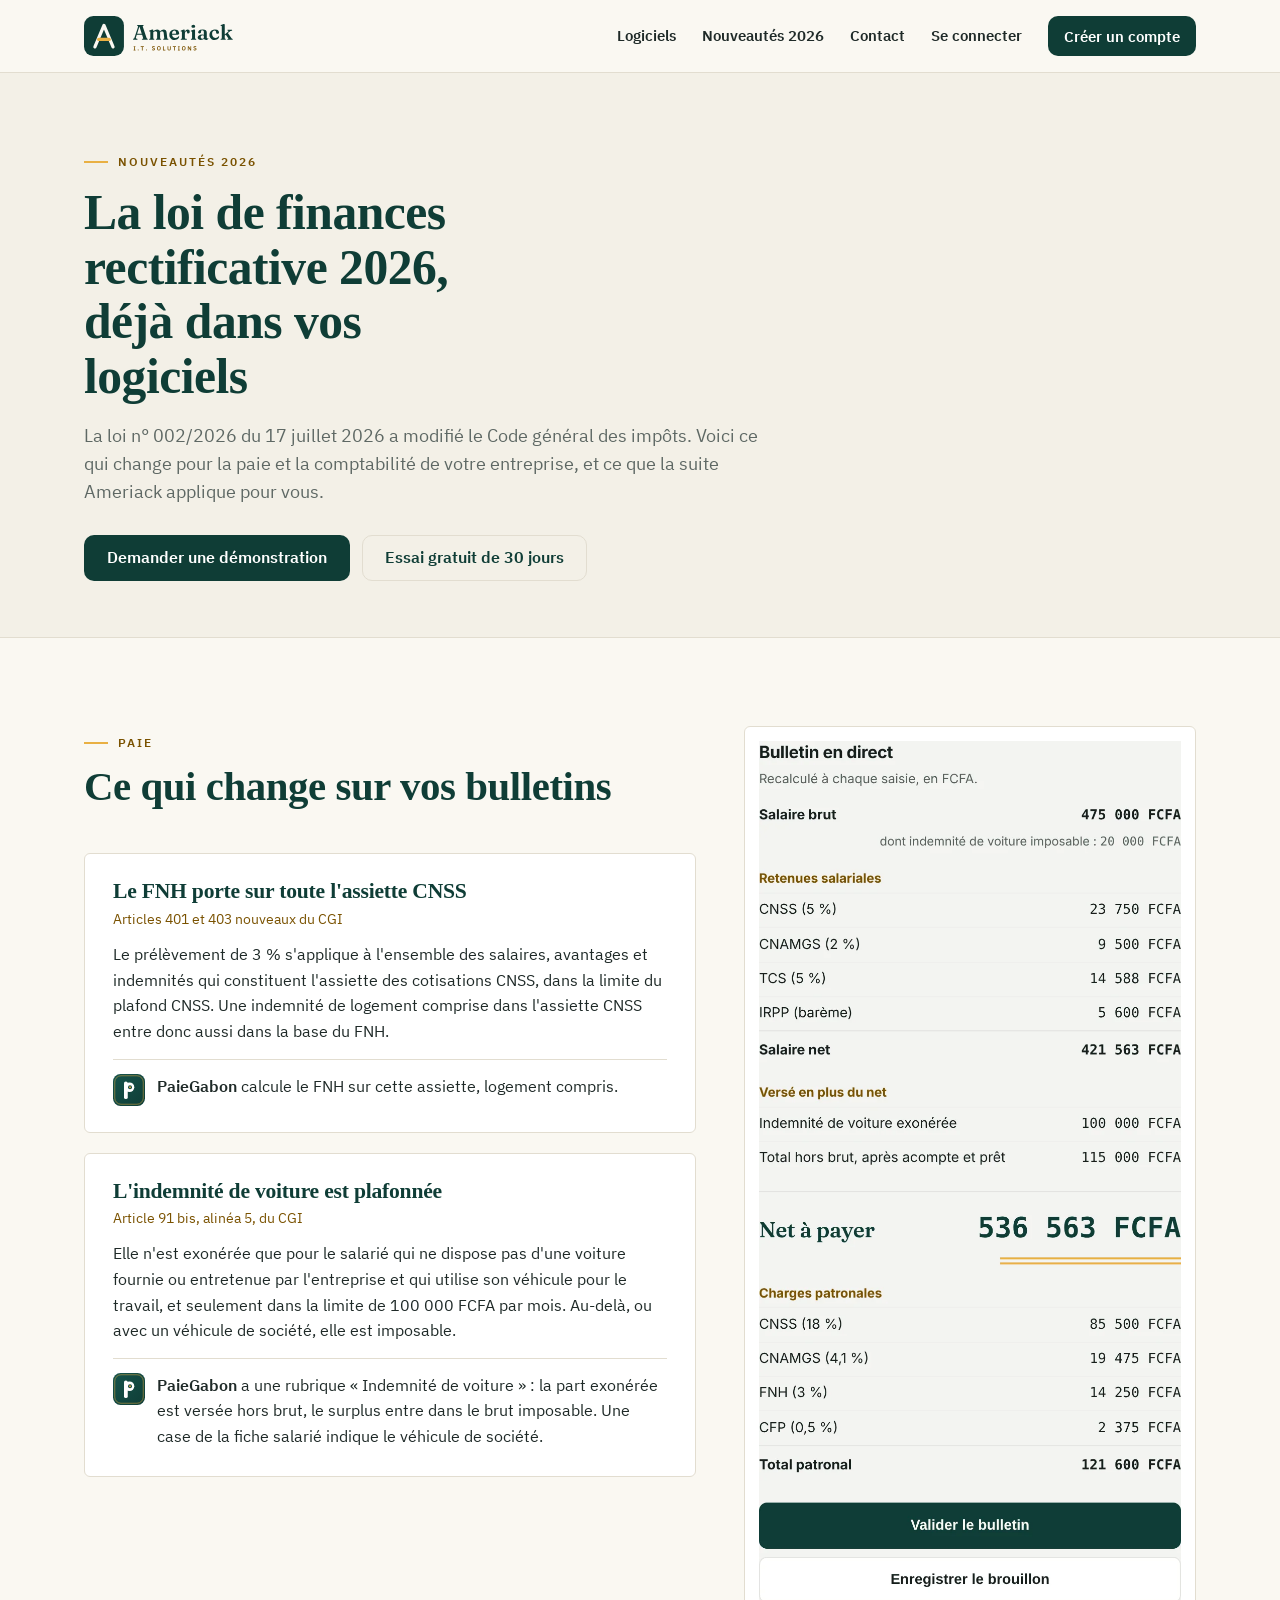
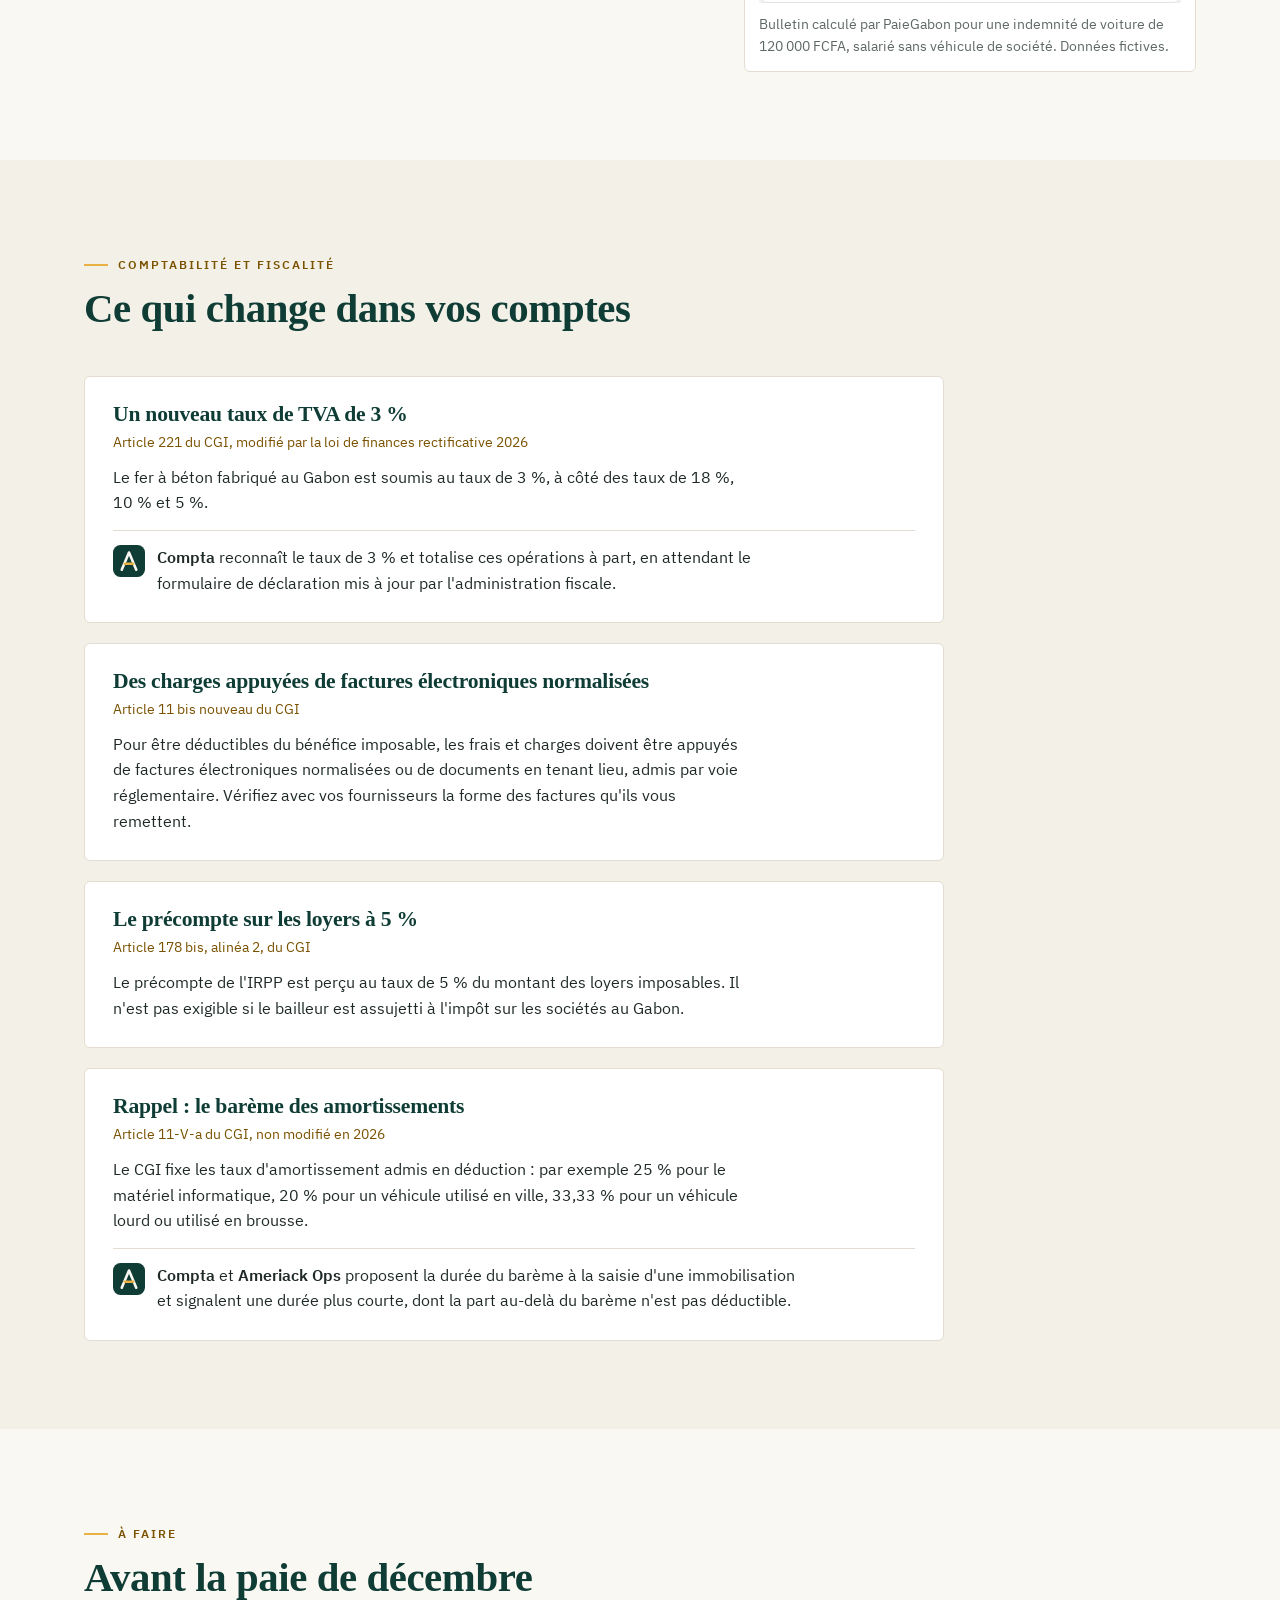
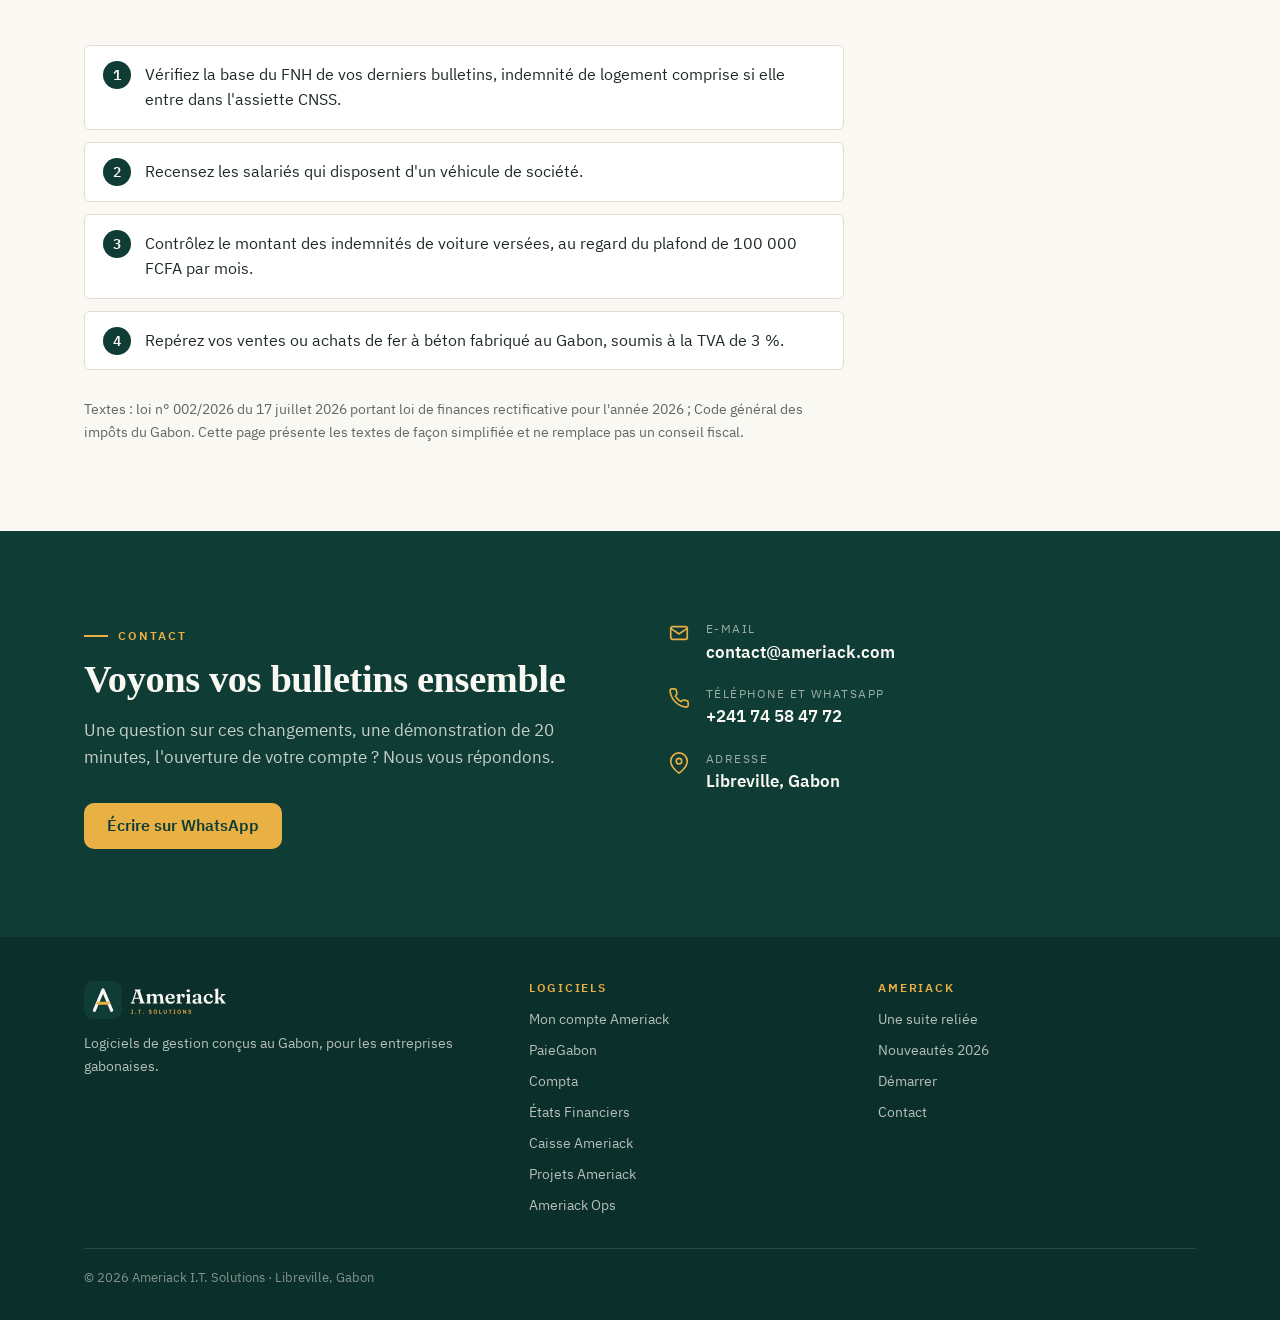
==== nouveautes-2026/index.html @ 07e5516e "Page « Nouveautés 2026 » : la loi de finances rectificative dans la suite - Nouvelle page /nouveaute" ====
<!DOCTYPE html>
<html lang="fr">
<head>
<meta charset="utf-8">
<meta name="viewport" content="width=device-width, initial-scale=1">
<title>Nouveautés 2026 : la loi de finances rectificative dans vos logiciels — Ameriack I.T. Solutions</title>
<meta name="description" content="FNH, indemnité de voiture, TVA à 3 %, factures électroniques normalisées, précompte sur les loyers : ce que change la loi de finances rectificative 2026 au Gabon, et ce que la suite Ameriack applique déjà.">
<link rel="canonical" href="https://www.ameriack.com/nouveautes-2026/">
<meta name="theme-color" content="#0F3D36">
<link rel="icon" href="../assets/brand/favicon.svg" type="image/svg+xml">
<link rel="icon" href="../assets/brand/favicon-32.png" sizes="32x32" type="image/png">
<link rel="apple-touch-icon" href="../assets/brand/apple-touch-icon.png">
<meta property="og:type" content="article">
<meta property="og:locale" content="fr_FR">
<meta property="og:site_name" content="Ameriack I.T. Solutions">
<meta property="og:title" content="Loi de finances rectificative 2026 : ce qui change pour votre paie et votre comptabilité">
<meta property="og:description" content="FNH, indemnité de voiture, TVA à 3 %, factures électroniques, précompte sur les loyers : l'essentiel et ce que la suite Ameriack applique déjà.">
<meta property="og:url" content="https://www.ameriack.com/nouveautes-2026/">
<meta property="og:image" content="https://www.ameriack.com/assets/brand/partage-1200x630.png">
<meta name="twitter:card" content="summary_large_image">
<link rel="preload" href="../assets/fonts/fraunces-latin-600-normal.woff2" as="font" type="font/woff2" crossorigin>
<link rel="stylesheet" href="../assets/site.css?v=2026.11.10">
<style>
  .nv-tete{padding:72px 0 56px;background:var(--papier);border-bottom:1px solid var(--ligne)}
  .nv-tete h1{font-size:clamp(2rem,4.4vw,3.1rem);max-width:18ch;margin-top:14px}
  .nv-tete .chapo{max-width:62ch;margin-top:18px;font-size:1.1rem;color:var(--gris)}
  .nv-tete .actions{margin-top:28px}
  .nv-grille{display:grid;grid-template-columns:minmax(0,1.15fr) minmax(0,.85fr);gap:48px;align-items:start}
  .mesures{display:grid;gap:20px}
  .mesure{background:var(--blanc);border:1px solid var(--ligne);border-radius:6px;padding:26px 28px}
  .mesure h3{font-size:1.35rem}
  .mesure .ref{font-size:.86rem;color:var(--brun);margin-top:4px}
  .mesure p{margin-top:12px;max-width:64ch}
  .mesure .appli{margin-top:14px;padding-top:14px;border-top:1px solid var(--ligne);display:flex;gap:12px;align-items:flex-start}
  .mesure .appli img{flex:none}
  .mesure .appli p{margin:0}
  .capture{background:var(--blanc);border:1px solid var(--ligne);border-radius:6px;padding:14px;position:sticky;top:96px}
  .capture img{display:block;width:100%;height:auto}
  .capture figcaption{font-size:.86rem;color:var(--gris);margin-top:10px}
  .verifs{list-style:none;display:grid;gap:12px;max-width:760px;counter-reset:v}
  .verifs li{background:var(--blanc);border:1px solid var(--ligne);border-radius:6px;padding:16px 20px 16px 60px;position:relative;counter-increment:v}
  .verifs li::before{content:counter(v);position:absolute;left:18px;top:15px;width:28px;height:28px;border-radius:999px;background:var(--vert);color:var(--creme);display:flex;align-items:center;justify-content:center;font-weight:600;font-size:.9rem}
  .sources{font-size:.88rem;color:var(--gris);max-width:760px;margin-top:28px}
  @media (max-width:980px){.nv-grille{grid-template-columns:1fr}.capture{position:static;max-width:460px}}
</style>
<script>document.documentElement.classList.add("js")</script>
<script src="../assets/site.js?v=2026.11.10" defer></script>
</head>
<body>
<a class="sauter" href="#contenu">Aller au contenu</a>

<header class="entete">
  <div class="wrap nav">
    <a class="marque" href="../" aria-label="Ameriack I.T. Solutions, accueil"><img src="../assets/brand/logo.svg" alt="Ameriack I.T. Solutions" width="242" height="64"></a>
    <button class="burger" type="button" aria-controls="menu" aria-expanded="false" aria-label="Ouvrir le menu"><span></span></button>
    <nav aria-label="Navigation principale">
      <ul class="menu" id="menu">
        <li><a href="../#solutions">Logiciels</a></li>
        <li><a href="./" aria-current="page">Nouveautés 2026</a></li>
        <li><a href="#contact">Contact</a></li>
        <li><a href="https://compte.ameriack.com/connexion">Se connecter</a></li>
        <li><a class="btn btn-vert btn-petit" href="https://compte.ameriack.com/inscription">Créer un compte</a></li>
      </ul>
    </nav>
  </div>
</header>

<main id="contenu">

<section class="nv-tete" aria-labelledby="titre">
  <div class="wrap">
    <span class="surtitre">Nouveautés 2026</span>
    <h1 id="titre">La loi de finances rectificative 2026, déjà dans vos logiciels</h1>
    <p class="chapo">La loi n° 002/2026 du 17 juillet 2026 a modifié le Code général des impôts. Voici ce qui change pour la paie
      et la comptabilité de votre entreprise, et ce que la suite Ameriack applique pour vous.</p>
    <div class="actions">
      <a class="btn btn-vert" href="https://wa.me/24174584772?text=Bonjour%2C%20je%20souhaite%20une%20d%C3%A9monstration%20de%20la%20suite%20Ameriack." target="_blank" rel="noopener">Demander une démonstration</a>
      <a class="btn btn-ligne" href="https://compte.ameriack.com/inscription">Essai gratuit de 30 jours</a>
    </div>
  </div>
</section>

<section aria-labelledby="titre-paie">
  <div class="wrap nv-grille">
    <div>
      <div class="tete">
        <span class="surtitre">Paie</span>
        <h2 id="titre-paie">Ce qui change sur vos bulletins</h2>
      </div>
      <div class="mesures">
        <article class="mesure">
          <h3>Le FNH porte sur toute l'assiette CNSS</h3>
          <div class="ref">Articles 401 et 403 nouveaux du CGI</div>
          <p>Le prélèvement de 3 % s'applique à l'ensemble des salaires, avantages et indemnités qui constituent l'assiette
            des cotisations CNSS, dans la limite du plafond CNSS. Une indemnité de logement comprise dans l'assiette CNSS
            entre donc aussi dans la base du FNH.</p>
          <div class="appli"><img src="../assets/apps/paiegabon.svg" alt="" width="32" height="32">
            <p><b>PaieGabon</b> calcule le FNH sur cette assiette, logement compris.</p></div>
        </article>
        <article class="mesure">
          <h3>L'indemnité de voiture est plafonnée</h3>
          <div class="ref">Article 91 bis, alinéa 5, du CGI</div>
          <p>Elle n'est exonérée que pour le salarié qui ne dispose pas d'une voiture fournie ou entretenue par l'entreprise
            et qui utilise son véhicule pour le travail, et seulement dans la limite de 100 000 FCFA par mois. Au-delà, ou
            avec un véhicule de société, elle est imposable.</p>
          <div class="appli"><img src="../assets/apps/paiegabon.svg" alt="" width="32" height="32">
            <p><b>PaieGabon</b> a une rubrique « Indemnité de voiture » : la part exonérée est versée hors brut, le surplus
              entre dans le brut imposable. Une case de la fiche salarié indique le véhicule de société.</p></div>
        </article>
      </div>
    </div>
    <figure class="capture">
      <img src="../assets/visuels/nouveautes/paiegabon-bulletin-en-direct.webp" width="840" height="1716" loading="lazy" decoding="async"
           alt="Le bulletin en direct de PaieGabon : salaire brut de 475 000 FCFA dont 20 000 d'indemnité de voiture imposable, 100 000 FCFA d'indemnité de voiture exonérée versés en plus du net, net à payer de 536 563 FCFA.">
      <figcaption>Bulletin calculé par PaieGabon pour une indemnité de voiture de 120 000 FCFA, salarié sans véhicule de société. Données fictives.</figcaption>
    </figure>
  </div>
</section>

<section class="fond-papier" aria-labelledby="titre-compta">
  <div class="wrap">
    <div class="tete">
      <span class="surtitre">Comptabilité et fiscalité</span>
      <h2 id="titre-compta">Ce qui change dans vos comptes</h2>
    </div>
    <div class="mesures" style="max-width:860px">
      <article class="mesure">
        <h3>Un nouveau taux de TVA de 3 %</h3>
        <div class="ref">Article 221 du CGI, modifié par la loi de finances rectificative 2026</div>
        <p>Le fer à béton fabriqué au Gabon est soumis au taux de 3 %, à côté des taux de 18 %, 10 % et 5 %.</p>
        <div class="appli"><img src="../assets/brand/symbole.svg" alt="" width="32" height="32">
          <p><b>Compta</b> reconnaît le taux de 3 % et totalise ces opérations à part, en attendant le formulaire de
            déclaration mis à jour par l'administration fiscale.</p></div>
      </article>
      <article class="mesure">
        <h3>Des charges appuyées de factures électroniques normalisées</h3>
        <div class="ref">Article 11 bis nouveau du CGI</div>
        <p>Pour être déductibles du bénéfice imposable, les frais et charges doivent être appuyés de factures électroniques
          normalisées ou de documents en tenant lieu, admis par voie réglementaire. Vérifiez avec vos fournisseurs la forme
          des factures qu'ils vous remettent.</p>
      </article>
      <article class="mesure">
        <h3>Le précompte sur les loyers à 5 %</h3>
        <div class="ref">Article 178 bis, alinéa 2, du CGI</div>
        <p>Le précompte de l'IRPP est perçu au taux de 5 % du montant des loyers imposables. Il n'est pas exigible si le
          bailleur est assujetti à l'impôt sur les sociétés au Gabon.</p>
      </article>
      <article class="mesure">
        <h3>Rappel : le barème des amortissements</h3>
        <div class="ref">Article 11-V-a du CGI, non modifié en 2026</div>
        <p>Le CGI fixe les taux d'amortissement admis en déduction : par exemple 25 % pour le matériel informatique, 20 % pour
          un véhicule utilisé en ville, 33,33 % pour un véhicule lourd ou utilisé en brousse.</p>
        <div class="appli"><img src="../assets/brand/symbole.svg" alt="" width="32" height="32">
          <p><b>Compta</b> et <b>Ameriack Ops</b> proposent la durée du barème à la saisie d'une immobilisation et signalent une
            durée plus courte, dont la part au-delà du barème n'est pas déductible.</p></div>
      </article>
    </div>
  </div>
</section>

<section aria-labelledby="titre-verifs">
  <div class="wrap">
    <div class="tete">
      <span class="surtitre">À faire</span>
      <h2 id="titre-verifs">Avant la paie de décembre</h2>
    </div>
    <ol class="verifs">
      <li>Vérifiez la base du FNH de vos derniers bulletins, indemnité de logement comprise si elle entre dans l'assiette CNSS.</li>
      <li>Recensez les salariés qui disposent d'un véhicule de société.</li>
      <li>Contrôlez le montant des indemnités de voiture versées, au regard du plafond de 100 000 FCFA par mois.</li>
      <li>Repérez vos ventes ou achats de fer à béton fabriqué au Gabon, soumis à la TVA de 3 %.</li>
    </ol>
    <p class="sources">Textes : loi n° 002/2026 du 17 juillet 2026 portant loi de finances rectificative pour l'année 2026 ;
      Code général des impôts du Gabon. Cette page présente les textes de façon simplifiée et ne remplace pas un conseil fiscal.</p>
  </div>
</section>

<section id="contact" class="contact" aria-labelledby="titre-contact">
  <div class="wrap">
    <div>
      <span class="surtitre">Contact</span>
      <h2 id="titre-contact">Voyons vos bulletins ensemble</h2>
      <p class="chapo">Une question sur ces changements, une démonstration de 20 minutes, l'ouverture de votre compte ? Nous vous répondons.</p>
      <div class="actions"><a class="btn btn-or" href="https://wa.me/24174584772" target="_blank" rel="noopener">Écrire sur WhatsApp</a></div>
    </div>
    <ul class="coordonnees">
      <li><svg viewBox="0 0 24 24" fill="none" stroke="currentColor" stroke-width="1.8" aria-hidden="true"><rect x="3" y="5" width="18" height="14" rx="2"/><path d="M3 7l9 6 9-6"/></svg>
        <div><div class="k">E-mail</div><div class="v"><a href="mailto:contact@ameriack.com">contact@ameriack.com</a></div></div></li>
      <li><svg viewBox="0 0 24 24" fill="none" stroke="currentColor" stroke-width="1.8" aria-hidden="true"><path d="M22 16.9v3a2 2 0 01-2.2 2 19.8 19.8 0 01-8.6-3 19.5 19.5 0 01-6-6 19.8 19.8 0 01-3-8.6A2 2 0 014.1 2h3a2 2 0 012 1.7c.1.9.3 1.8.6 2.6a2 2 0 01-.5 2.1L8.1 9.9a16 16 0 006 6l1.5-1.1a2 2 0 012.1-.5c.8.3 1.7.5 2.6.6a2 2 0 011.7 2z"/></svg>
        <div><div class="k">Téléphone et WhatsApp</div><div class="v"><a href="tel:+24174584772">+241 74 58 47 72</a></div></div></li>
      <li><svg viewBox="0 0 24 24" fill="none" stroke="currentColor" stroke-width="1.8" aria-hidden="true"><path d="M21 10c0 7-9 13-9 13s-9-6-9-13a9 9 0 0118 0z"/><circle cx="12" cy="10" r="3"/></svg>
        <div><div class="k">Adresse</div><div class="v">Libreville, Gabon</div></div></li>
    </ul>
  </div>
</section>

</main>

<footer class="pied">
  <div class="wrap">
    <div>
      <img src="../assets/brand/logo-inverse.svg" alt="Ameriack I.T. Solutions" width="242" height="64">
      <p>Logiciels de gestion conçus au Gabon, pour les entreprises gabonaises.</p>
    </div>
    <div>
      <h2>Logiciels</h2>
      <ul>
        <li><a href="https://compte.ameriack.com">Mon compte Ameriack</a></li>
        <li><a href="https://paiegabon.com">PaieGabon</a></li>
        <li><a href="https://compta.ameriack.com">Compta</a></li>
        <li><a href="https://etats.ameriack.com">États Financiers</a></li>
        <li><a href="https://caisse.ameriack.com">Caisse Ameriack</a></li>
        <li><a href="https://projets.ameriack.com">Projets Ameriack</a></li>
        <li><a href="https://ops.ameriack.com">Ameriack Ops</a></li>
      </ul>
    </div>
    <div>
      <h2>Ameriack</h2>
      <ul>
        <li><a href="../#suite">Une suite reliée</a></li>
        <li><a href="./">Nouveautés 2026</a></li>
        <li><a href="../#demarrer">Démarrer</a></li>
        <li><a href="#contact">Contact</a></li>
      </ul>
    </div>
    <p class="bas">© <span data-annee>2026</span> Ameriack I.T. Solutions · Libreville, Gabon</p>
  </div>
</footer>
</body>
</html>
---- assets/site.css ----
/* Ameriack I.T. Solutions — site vitrine. Identité de la suite : vert profond, crème, or ;
   Fraunces pour les titres, IBM Plex Sans pour le texte (polices hébergées, licence SIL OFL). */
@font-face{font-family:"Fraunces";font-style:normal;font-weight:600;font-display:swap;
  src:url("fonts/fraunces-latin-600-normal.woff2") format("woff2")}
@font-face{font-family:"IBM Plex Sans";font-style:normal;font-weight:400;font-display:swap;
  src:url("fonts/ibm-plex-sans-latin-400-normal.woff2") format("woff2")}
@font-face{font-family:"IBM Plex Sans";font-style:normal;font-weight:500 700;font-display:swap;
  src:url("fonts/ibm-plex-sans-latin-600-normal.woff2") format("woff2")}

:root{
  --vert:#0F3D36;--vert-2:#1B5A50;--vert-3:#16473F;--or:#E9B043;--brun:#7A5200;
  --creme:#FAF8F2;--papier:#F3F0E7;--encre:#1F2A28;--gris:#5E6864;--ligne:#E2DDD0;--blanc:#fff;
  --ombre:0 18px 40px -22px rgba(15,61,54,.35);
}
*{box-sizing:border-box;margin:0;padding:0}
html{scroll-behavior:smooth;-webkit-text-size-adjust:100%}
@media (prefers-reduced-motion:reduce){html{scroll-behavior:auto}*{transition:none!important;animation:none!important}
  .apparait{opacity:1!important;transform:none!important}[data-relief] img{transform:none!important}}
body{font-family:"IBM Plex Sans",system-ui,sans-serif;color:var(--encre);background:var(--creme);line-height:1.6;
  -webkit-font-smoothing:antialiased}
img{max-width:100%;display:block}
a{color:inherit}
h1,h2,h3{font-family:"Fraunces",Georgia,serif;font-weight:600;color:var(--vert);letter-spacing:-.01em;line-height:1.1}
.wrap{max-width:1160px;margin:0 auto;padding:0 24px}
.sauter{position:absolute;left:-999px;top:8px;background:var(--or);color:var(--vert);padding:8px 14px;border-radius:8px;z-index:100}
.sauter:focus{left:16px}
:focus-visible{outline:3px solid var(--or);outline-offset:2px;border-radius:4px}

/* ── En-tête ── */
.entete{position:sticky;top:0;z-index:50;background:rgba(250,248,242,.94);backdrop-filter:blur(10px);
  border-bottom:1px solid var(--ligne)}
.nav{display:flex;align-items:center;justify-content:space-between;gap:20px;height:72px}
.nav .marque img{height:40px;width:auto}
.menu{display:flex;align-items:center;gap:26px;list-style:none}
.menu a{text-decoration:none;font-weight:500;font-size:.95rem;color:var(--encre)}
.menu a:hover{color:var(--vert-2)}
.menu .btn{color:var(--blanc)}
.burger{display:none;width:44px;height:44px;border:1px solid var(--ligne);border-radius:10px;background:var(--blanc);
  align-items:center;justify-content:center;cursor:pointer}
.burger span,.burger span::before,.burger span::after{display:block;width:18px;height:2px;background:var(--vert);position:relative;content:""}
.burger span::before{position:absolute;top:-6px}.burger span::after{position:absolute;top:6px}

/* ── Boutons ── */
.btn{display:inline-flex;align-items:center;justify-content:center;gap:8px;min-height:46px;padding:0 22px;border-radius:10px;
  font-weight:600;font-size:.97rem;text-decoration:none;border:1px solid transparent;cursor:pointer;
  transition:transform .15s,box-shadow .2s,background .2s}
.btn-vert{background:var(--vert);color:var(--blanc)}
.btn-vert:hover{background:var(--vert-2)}
.btn-or{background:var(--or);color:var(--vert)}
.btn-or:hover{transform:translateY(-1px);box-shadow:0 10px 22px -10px rgba(233,176,67,.8)}
.btn-ligne{background:transparent;color:var(--vert);border-color:var(--ligne)}
.btn-ligne:hover{border-color:var(--vert)}
.btn-clair{background:transparent;color:var(--creme);border-color:rgba(250,248,242,.35)}
.btn-clair:hover{border-color:var(--or);color:var(--or)}
.btn-petit{min-height:40px;padding:0 15px;font-size:.9rem}

/* ── Titres de section ── */
.surtitre{display:inline-flex;align-items:center;gap:10px;font-size:.78rem;font-weight:600;letter-spacing:.16em;
  text-transform:uppercase;color:var(--brun)}
.surtitre::before{content:"";width:24px;height:2px;background:var(--or)}
.tete{max-width:680px;margin-bottom:44px}
.tete h2{font-size:clamp(1.75rem,3.4vw,2.55rem);margin-top:12px}
.tete p{color:var(--gris);font-size:1.07rem;margin-top:14px}
section{padding:88px 0}

/* ── Accueil ── */
.accueil{padding:56px 0 40px;overflow:hidden;position:relative;
  background:radial-gradient(60% 70% at 78% 42%,rgba(233,176,67,.16) 0%,rgba(233,176,67,0) 62%),
             linear-gradient(180deg,var(--creme) 0%,var(--papier) 100%)}
.accueil-grille{display:grid;grid-template-columns:1fr 1.08fr;gap:32px;align-items:center}
.accueil h1{font-size:clamp(2.2rem,5vw,3.6rem);margin-top:16px;max-width:15ch}
.accueil h1 em{font-style:normal;color:var(--vert-2);background:linear-gradient(transparent 68%,rgba(233,176,67,.55) 68%)}
.accueil .chapo{font-size:1.15rem;color:var(--gris);max-width:52ch;margin-top:22px}
.actions{display:flex;flex-wrap:wrap;gap:12px;margin-top:32px}
.faits{display:flex;flex-wrap:wrap;gap:10px 22px;margin-top:30px;list-style:none;font-size:.92rem;color:var(--gris)}
.faits li{display:flex;align-items:center;gap:8px}
.faits li::before{content:"";width:7px;height:7px;border-radius:50%;background:var(--or)}
/* Visuel 3D : déborde légèrement à droite, sans jamais créer de défilement horizontal */
.accueil-visuel{margin:0 -40px 0 -24px;position:relative}
.accueil-visuel img{width:100%;height:auto}

/* Relief : légère inclinaison qui suit la souris (site.js), désactivée au tactile et si « moins d'animations » */
[data-relief]{perspective:1200px}
[data-relief] img{transform:rotateX(var(--rx,0deg)) rotateY(var(--ry,0deg)) translateZ(0);
  transition:transform .6s cubic-bezier(.2,.7,.2,1);will-change:transform}

/* Bandeau des cinq logiciels */
.bandeau-suite{display:flex;flex-wrap:wrap;justify-content:center;gap:10px 14px;margin-top:22px}
.bandeau-suite a{display:inline-flex;align-items:center;gap:10px;min-height:48px;padding:7px 16px 7px 8px;border-radius:999px;
  background:var(--blanc);border:1px solid var(--ligne);text-decoration:none;font-weight:600;font-size:.94rem;color:var(--vert);
  box-shadow:0 8px 20px -16px rgba(15,61,54,.45);transition:transform .2s,border-color .2s,box-shadow .2s}
.bandeau-suite a:hover{transform:translateY(-2px);border-color:var(--or);box-shadow:0 14px 26px -16px rgba(15,61,54,.5)}
.bandeau-suite img{width:32px;height:32px;border-radius:8px}

/* ── Logiciels : une ligne par logiciel, visuel 3D et texte en alternance ── */
.produit{display:grid;grid-template-columns:1.12fr 1fr;gap:48px;align-items:center;padding:28px 0}
.produit + .produit{border-top:1px solid var(--ligne)}
.produit.inverse .produit-visuel{order:2}
.produit-visuel{margin:0 -12px;position:relative}
.produit-visuel::before{content:"";position:absolute;inset:12% 8% 6%;border-radius:50%;z-index:-1;
  background:radial-gradient(closest-side,rgba(233,176,67,.18),rgba(233,176,67,0))}
.produit-visuel img{width:100%;height:auto}
.produit-tete{display:flex;align-items:center;gap:14px;margin-bottom:14px}
.produit-tete img{width:48px;height:48px;border-radius:12px}
.produit h3{font-size:clamp(1.5rem,2.6vw,1.95rem)}
.produit .domaine{font-size:.8rem;font-weight:600;color:var(--brun);letter-spacing:.03em}
.produit .accroche{font-family:"Fraunces",Georgia,serif;font-size:1.2rem;color:var(--vert-2);margin-bottom:10px}
.produit p{color:var(--gris)}
.coches{list-style:none;margin:18px 0 6px;display:grid;gap:10px}
.coches li{font-size:.95rem;padding-left:26px;position:relative}
.coches li::before{content:"";position:absolute;left:2px;top:.5em;width:12px;height:7px;border-left:2px solid var(--vert-2);
  border-bottom:2px solid var(--vert-2);transform:rotate(-45deg)}
.coches li b{color:var(--vert)}
.produit .actions{margin-top:24px;gap:10px}
.mention{text-align:center;font-size:.82rem;color:var(--gris);margin-top:28px}

/* Apparition au défilement (site.js ajoute .vu) */
/* Masqué seulement si le script est actif (classe .js posée dans <head>) : sans script, tout reste visible. */
.js .apparait{opacity:0;transform:translateY(22px);transition:opacity .7s ease,transform .7s cubic-bezier(.2,.7,.2,1)}
.js .apparait.vu{opacity:1;transform:none}

/* ── Suite reliée ── */
.fond-papier{background:var(--papier)}
.tete.centre{margin-left:auto;margin-right:auto;text-align:center}
.tete.centre .surtitre{justify-content:center}
.suite-visuel{max-width:900px;margin:-8px auto 26px}
.suite-visuel img{width:100%;height:auto}
.liens{display:grid;grid-template-columns:repeat(3,1fr);gap:20px}
.lien{background:var(--blanc);border:1px solid var(--ligne);border-radius:16px;padding:24px}
.lien .paire{display:flex;align-items:center;gap:8px;margin-bottom:14px}
.lien .paire img{width:36px;height:36px;border-radius:9px}
.lien .paire i{width:22px;height:2px;background:var(--or);position:relative}
.lien .paire i::after{content:"";position:absolute;right:-1px;top:-4px;border:5px solid transparent;border-left:6px solid var(--or);border-right:0}
.lien .paire i.plus{width:14px;height:14px;background:none}
.lien .paire i.plus::before,.lien .paire i.plus::after{content:"";position:absolute;background:var(--or);border:0}
.lien .paire i.plus::before{left:0;right:0;top:6px;height:2px}
.lien .paire i.plus::after{top:0;bottom:0;left:6px;width:2px;right:auto}
.lien h3{font-size:1.08rem;margin-bottom:6px}
.lien p{font-size:.93rem;color:var(--gris)}

/* ── Engagements ── */
.engagements{display:grid;grid-template-columns:repeat(4,1fr);gap:28px}
.engagement{border-top:3px solid var(--or);padding-top:18px}
.engagement h3{font-size:1.12rem;margin-bottom:8px}
.engagement p{font-size:.94rem;color:var(--gris)}

/* ── Bureau Windows ── */
.bureau{background:radial-gradient(70% 90% at 80% 40%,#1B5A50 0%,var(--vert) 60%);color:var(--creme);border-radius:24px;
  padding:48px;display:grid;grid-template-columns:1fr 1.05fr;gap:24px;align-items:center;overflow:hidden}
.bureau h2{color:var(--creme);font-size:clamp(1.6rem,3vw,2.1rem);margin-top:12px}
.bureau .surtitre{color:var(--or)}
.bureau p{color:rgba(250,248,242,.8);margin-top:14px}
.bureau .note{font-size:.86rem;color:rgba(250,248,242,.62)}
.bureau-visuel{margin:-24px -4px -24px 0}
.bureau-visuel img{width:100%;height:auto}
.telechargements{background:rgba(250,248,242,.06);border:1px solid rgba(233,176,67,.3);border-radius:16px;padding:8px 20px;margin-top:22px}
.dl{display:flex;align-items:center;gap:14px;padding:14px 0;border-bottom:1px solid rgba(250,248,242,.1)}
.dl:last-child{border-bottom:none}
.dl img{width:40px;height:40px;border-radius:10px}
.dl div{flex:1}
.dl b{display:block}
.dl span{font-size:.8rem;color:rgba(250,248,242,.6)}
.dl a{color:var(--or);font-weight:600;font-size:.9rem;text-decoration:none;white-space:nowrap;min-height:44px;display:inline-flex;align-items:center}
.dl a:hover{text-decoration:underline}

/* ── Démarrer ── */
.etapes{display:grid;grid-template-columns:repeat(3,1fr);gap:28px;counter-reset:etape;list-style:none}
.etapes li{counter-increment:etape;background:var(--blanc);border:1px solid var(--ligne);border-radius:16px;padding:26px}
.etapes li::before{content:counter(etape);display:grid;place-items:center;width:38px;height:38px;border-radius:50%;
  background:var(--vert);color:var(--or);font-family:"Fraunces",Georgia,serif;font-size:1.1rem;margin-bottom:14px}
.etapes h3{font-size:1.15rem;margin-bottom:6px}
.etapes p{font-size:.94rem;color:var(--gris)}

/* ── Contact ── */
.contact{background:var(--vert);color:var(--creme)}
.contact .wrap{display:grid;grid-template-columns:1fr 1fr;gap:56px;align-items:start}
.contact h2{color:var(--creme);font-size:clamp(1.8rem,3.4vw,2.4rem);margin-top:12px}
.contact .surtitre{color:var(--or)}
.contact .chapo{color:rgba(250,248,242,.78);margin-top:16px;font-size:1.06rem}
.coordonnees{list-style:none;display:grid;gap:18px}
.coordonnees li{display:flex;gap:16px;align-items:flex-start}
.coordonnees svg{width:22px;height:22px;flex-shrink:0;margin-top:3px;color:var(--or)}
.coordonnees .k{font-size:.76rem;letter-spacing:.12em;text-transform:uppercase;color:rgba(250,248,242,.6)}
.coordonnees .v{font-size:1.06rem;font-weight:500}
.coordonnees a{text-decoration:none}
.coordonnees a:hover{color:var(--or)}

/* ── Pied ── */
.pied{background:#0B2F2A;color:rgba(250,248,242,.72);padding:44px 0 32px;font-size:.9rem}
.pied .wrap{display:grid;grid-template-columns:1.3fr 1fr 1fr;gap:32px}
.pied img{height:38px;width:auto;margin-bottom:12px}
.pied h2{font-family:"IBM Plex Sans",sans-serif;font-size:.78rem;letter-spacing:.14em;text-transform:uppercase;color:var(--or);margin-bottom:12px}
.pied ul{list-style:none;display:grid;gap:8px}
.pied a{text-decoration:none}
.pied a:hover{color:var(--or)}
.pied .bas{grid-column:1/-1;border-top:1px solid rgba(250,248,242,.12);padding-top:18px;font-size:.82rem;color:rgba(250,248,242,.5)}

/* ── Écrans moyens et téléphones ── */
@media (max-width:980px){
  .accueil-grille{grid-template-columns:1fr;gap:8px}
  .accueil-visuel{margin:0 -24px}
  .produit{grid-template-columns:1fr;gap:12px}
  .produit.inverse .produit-visuel{order:0}
  .liens{grid-template-columns:1fr}
  .engagements{grid-template-columns:1fr 1fr}
  .bureau{grid-template-columns:1fr;padding:32px}
  .bureau-visuel{margin:0 -32px -32px}
}
@media (max-width:760px){
  .burger{display:inline-flex;order:2}
  .menu{display:none;position:absolute;top:72px;left:0;right:0;flex-direction:column;align-items:stretch;gap:0;
    background:var(--creme);border-bottom:1px solid var(--ligne);padding:8px 24px 18px}
  .menu.ouvert{display:flex}
  .menu a{display:block;padding:12px 0}
  .menu .btn{margin-top:8px;padding:12px 15px;text-align:center;display:flex}
  .nav .marque img{height:34px}
  section{padding:64px 0}
  .accueil{padding:44px 0 56px}
  .engagements,.etapes{grid-template-columns:1fr}
  .bandeau-suite{justify-content:flex-start}
  .bandeau-suite a{font-size:.88rem}
  .contact .wrap,.pied .wrap{grid-template-columns:1fr;gap:32px}
  .actions .btn{flex:1 1 auto}
}
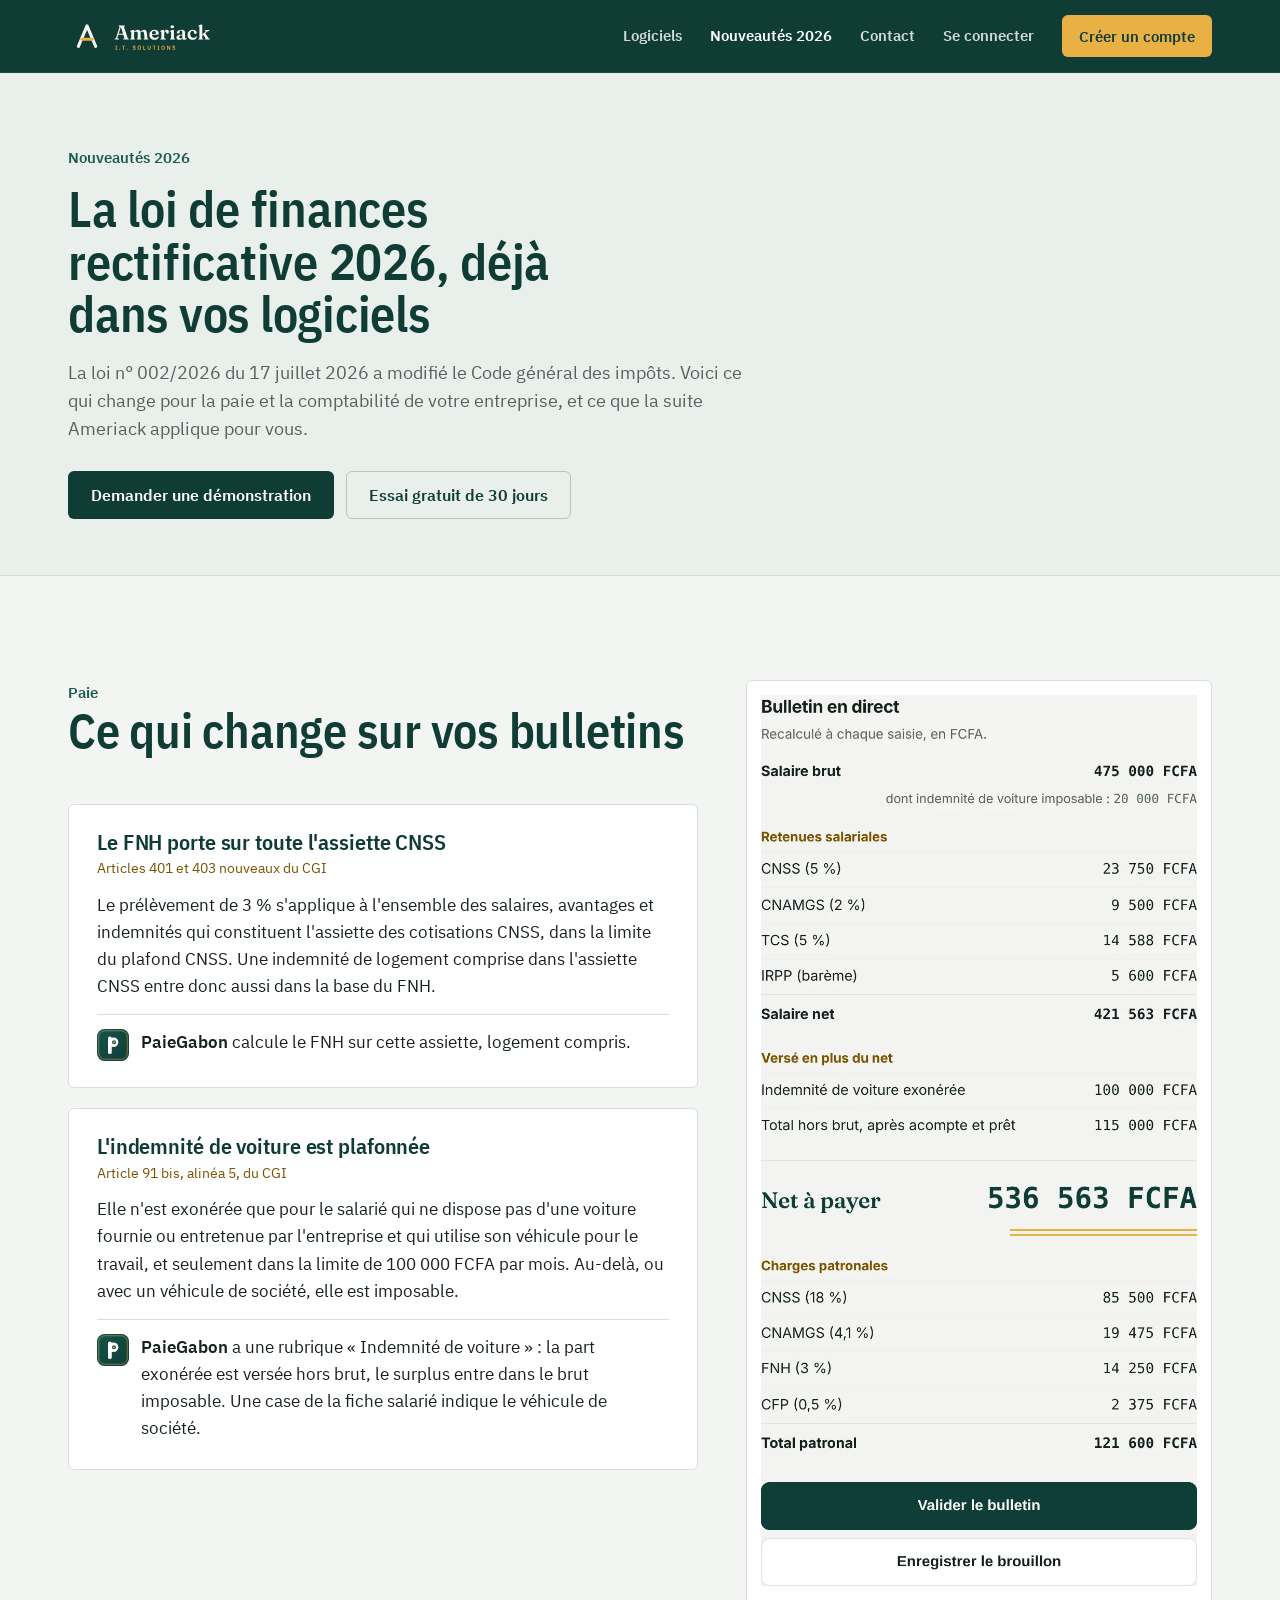
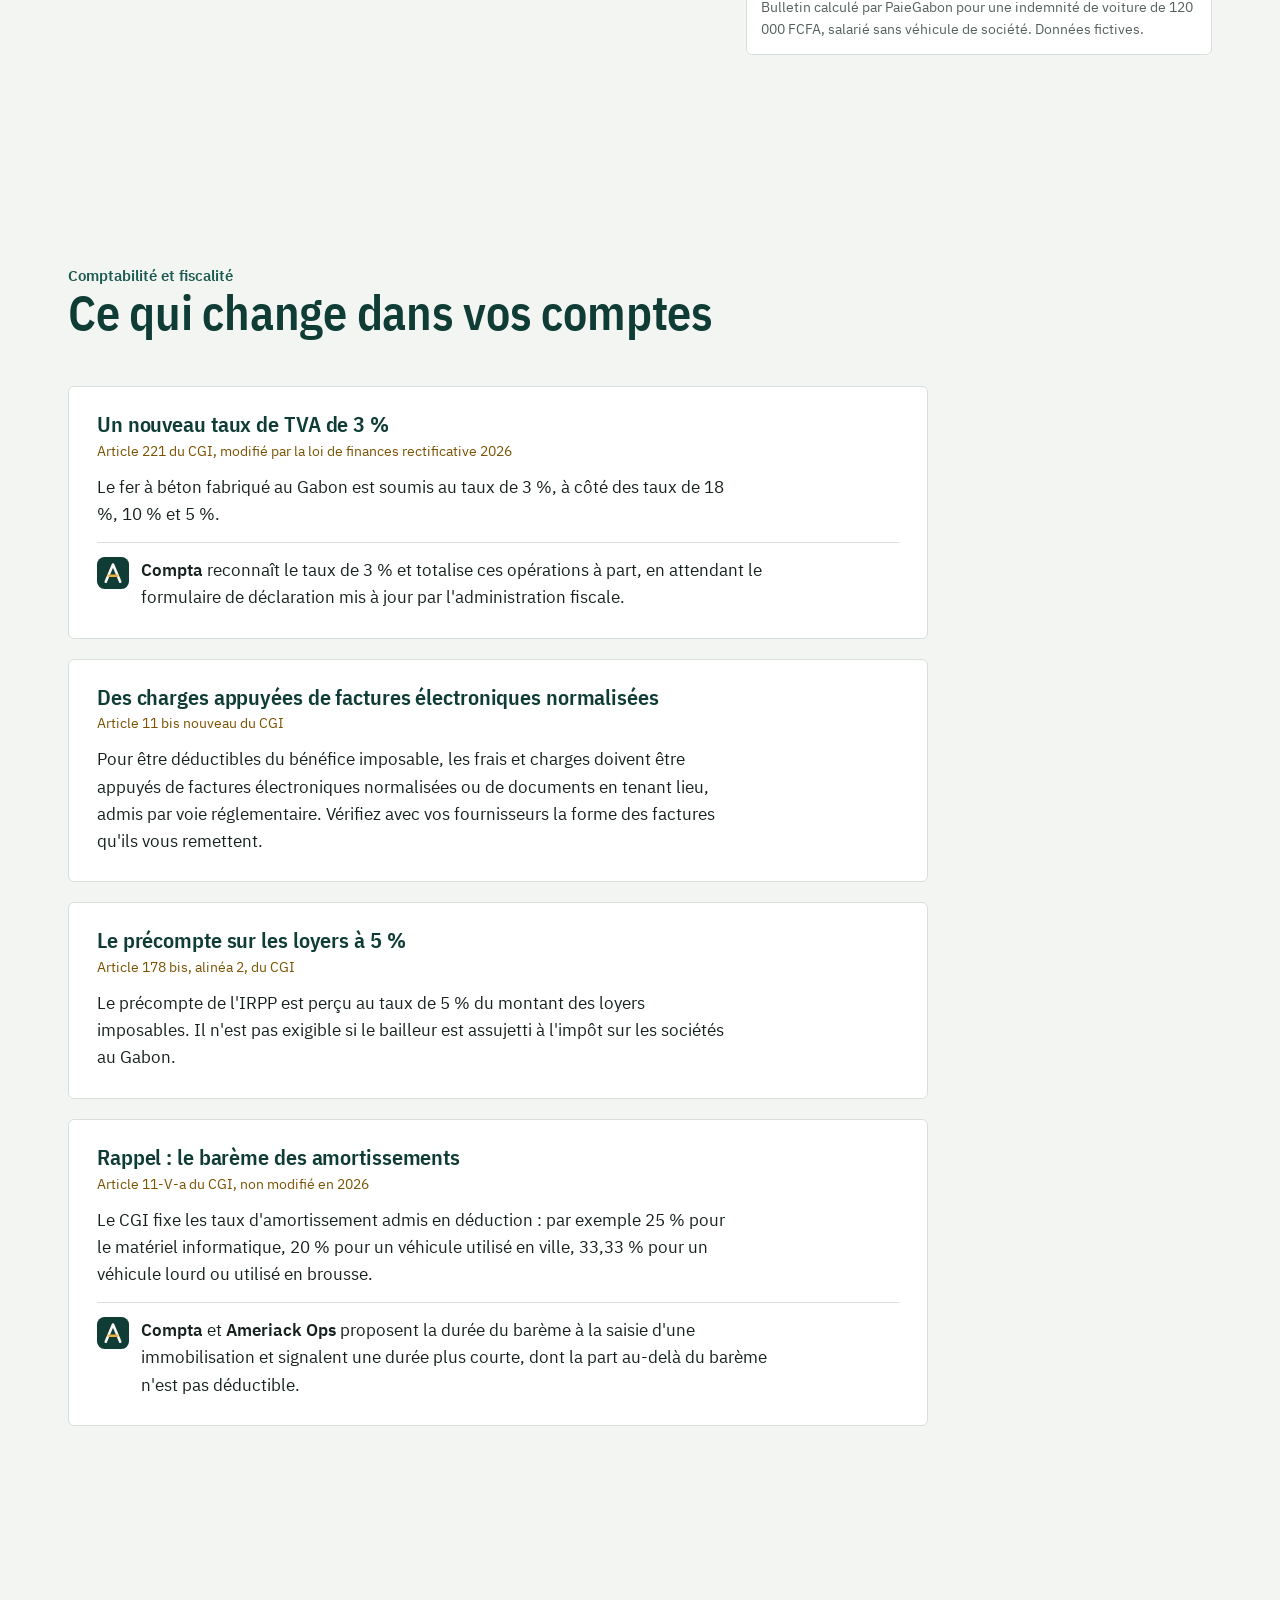
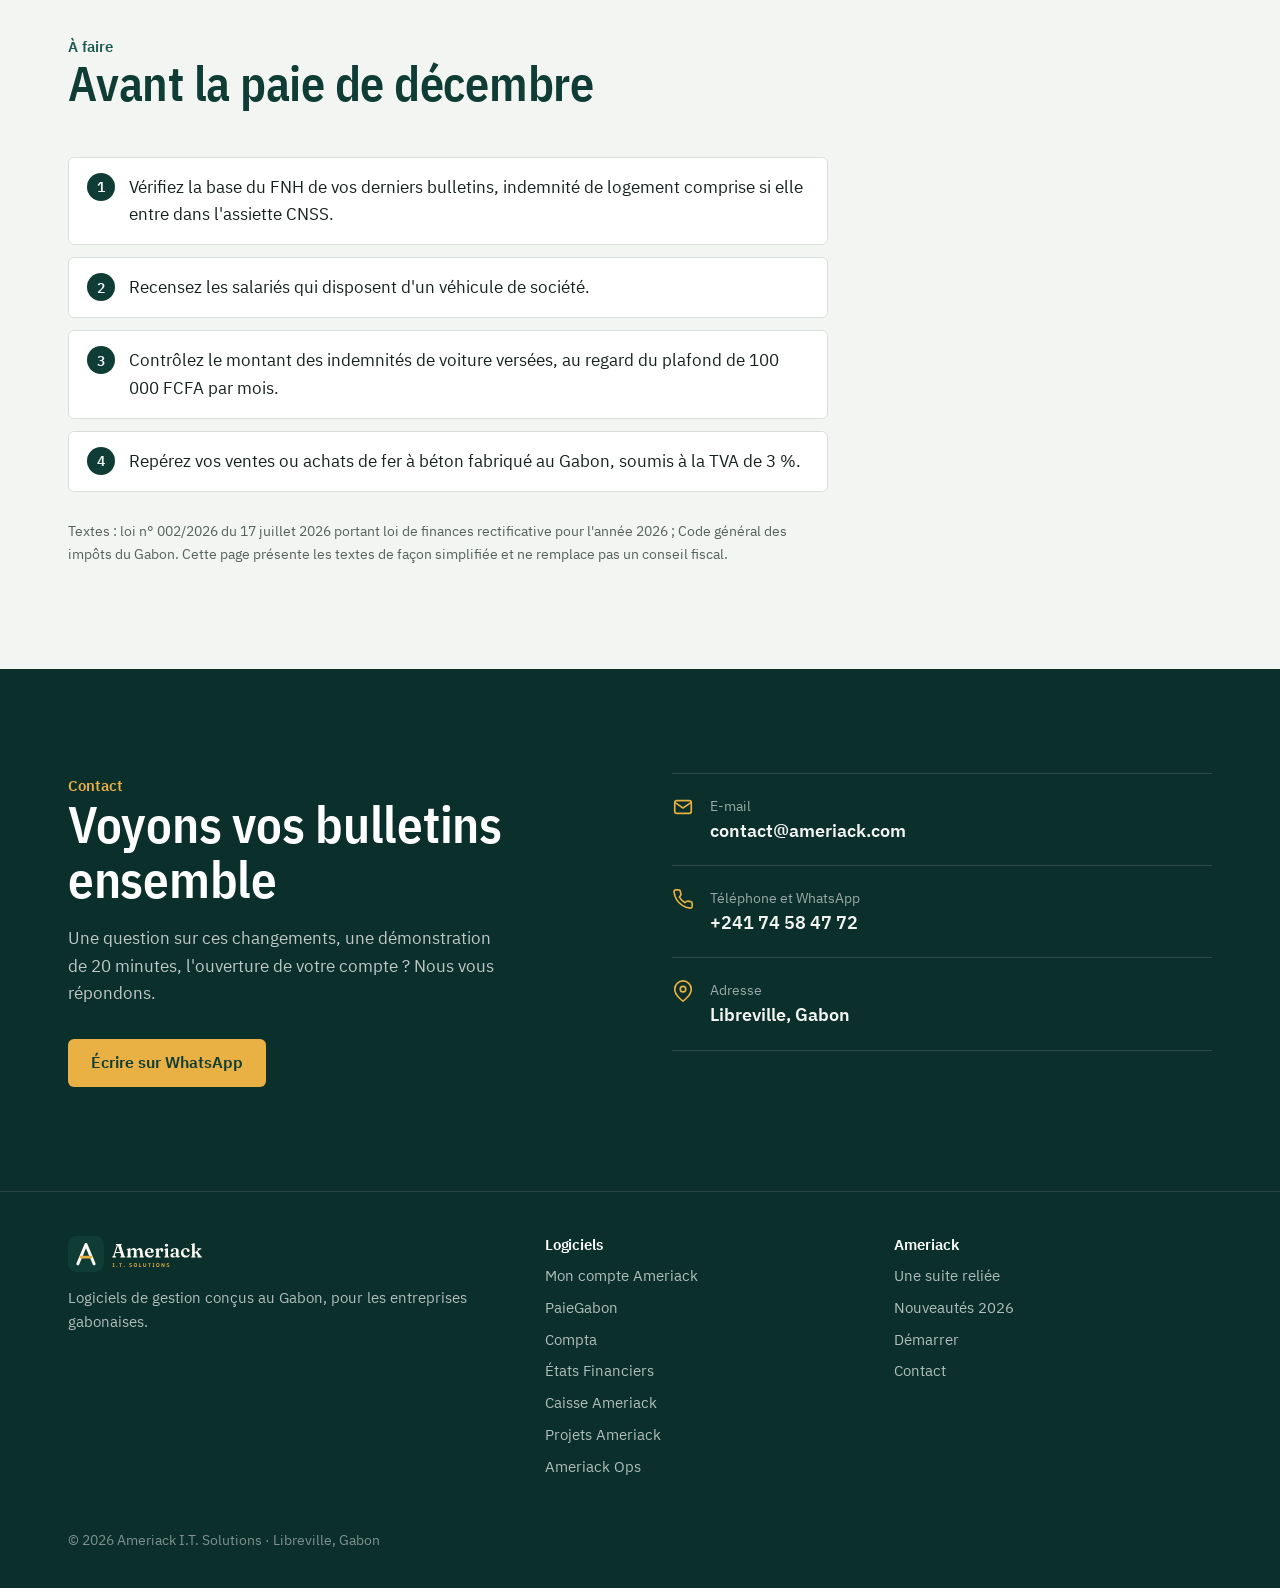
==== commit 6771b9d8: "Site vitrine : nouvelle présentation, visuels 3D des écrans réels - Accueil sur fond vert forêt, tit" ====
--- a/nouveautes-2026/index.html
+++ b/nouveautes-2026/index.html
@@ -19,7 +19,7 @@
 <meta property="og:image" content="https://www.ameriack.com/assets/brand/partage-1200x630.png">
 <meta name="twitter:card" content="summary_large_image">
 <link rel="preload" href="../assets/fonts/fraunces-latin-600-normal.woff2" as="font" type="font/woff2" crossorigin>
-<link rel="stylesheet" href="../assets/site.css?v=2026.11.10">
+<link rel="stylesheet" href="../assets/site.css?v=2026.11.26">
 <style>
   .nv-tete{padding:72px 0 56px;background:var(--papier);border-bottom:1px solid var(--ligne)}
   .nv-tete h1{font-size:clamp(2rem,4.4vw,3.1rem);max-width:18ch;margin-top:14px}
@@ -44,14 +44,14 @@
   @media (max-width:980px){.nv-grille{grid-template-columns:1fr}.capture{position:static;max-width:460px}}
 </style>
 <script>document.documentElement.classList.add("js")</script>
-<script src="../assets/site.js?v=2026.11.10" defer></script>
+<script src="../assets/site.js?v=2026.11.26" defer></script>
 </head>
 <body>
 <a class="sauter" href="#contenu">Aller au contenu</a>
 
 <header class="entete">
   <div class="wrap nav">
-    <a class="marque" href="../" aria-label="Ameriack I.T. Solutions, accueil"><img src="../assets/brand/logo.svg" alt="Ameriack I.T. Solutions" width="242" height="64"></a>
+    <a class="marque" href="../" aria-label="Ameriack I.T. Solutions, accueil"><img src="../assets/brand/logo-inverse.svg" alt="Ameriack I.T. Solutions" width="242" height="64"></a>
     <button class="burger" type="button" aria-controls="menu" aria-expanded="false" aria-label="Ouvrir le menu"><span></span></button>
     <nav aria-label="Navigation principale">
       <ul class="menu" id="menu">
--- a/assets/site.css
+++ b/assets/site.css
@@ -1,224 +1,231 @@
-/* Ameriack I.T. Solutions — site vitrine. Identité de la suite : vert profond, crème, or ;
-   Fraunces pour les titres, IBM Plex Sans pour le texte (polices hébergées, licence SIL OFL). */
-@font-face{font-family:"Fraunces";font-style:normal;font-weight:600;font-display:swap;
-  src:url("fonts/fraunces-latin-600-normal.woff2") format("woff2")}
+/* Ameriack I.T. Solutions — site vitrine.
+   Identité : vert forêt et or de la marque, fond craie froid ; une seule famille, IBM Plex :
+   Plex Sans Condensed pour les titres, Plex Sans pour le texte (polices hébergées, licence SIL OFL). */
+@font-face{font-family:"Plex Condensed";font-style:normal;font-weight:600;font-display:swap;
+  src:url("fonts/ibm-plex-sans-condensed-latin-600-normal.woff2") format("woff2")}
 @font-face{font-family:"IBM Plex Sans";font-style:normal;font-weight:400;font-display:swap;
   src:url("fonts/ibm-plex-sans-latin-400-normal.woff2") format("woff2")}
 @font-face{font-family:"IBM Plex Sans";font-style:normal;font-weight:500 700;font-display:swap;
   src:url("fonts/ibm-plex-sans-latin-600-normal.woff2") format("woff2")}
 
 :root{
-  --vert:#0F3D36;--vert-2:#1B5A50;--vert-3:#16473F;--or:#E9B043;--brun:#7A5200;
-  --creme:#FAF8F2;--papier:#F3F0E7;--encre:#1F2A28;--gris:#5E6864;--ligne:#E2DDD0;--blanc:#fff;
-  --ombre:0 18px 40px -22px rgba(15,61,54,.35);
+  --foret:#0F3D36;--foret-nuit:#0B2F2A;--seve:#1B5A50;--or:#E9B043;--or-texte:#7A5200;
+  --craie:#F3F5F2;--blanc:#FFFFFF;--encre:#17211F;--gris:#55615D;--trait:#D8DFDB;--clair:#EEF3F0;
+  /* anciens noms, encore utilisés par la page Nouveautés 2026 */
+  --vert:var(--foret);--vert-2:var(--seve);--creme:var(--craie);--papier:#E9EFEB;--ligne:var(--trait);--brun:var(--or-texte);
+  --titre:"Plex Condensed","IBM Plex Sans Condensed","Arial Narrow",system-ui,sans-serif;
 }
 *{box-sizing:border-box;margin:0;padding:0}
-html{scroll-behavior:smooth;-webkit-text-size-adjust:100%}
-@media (prefers-reduced-motion:reduce){html{scroll-behavior:auto}*{transition:none!important;animation:none!important}
-  .apparait{opacity:1!important;transform:none!important}[data-relief] img{transform:none!important}}
-body{font-family:"IBM Plex Sans",system-ui,sans-serif;color:var(--encre);background:var(--creme);line-height:1.6;
-  -webkit-font-smoothing:antialiased}
+html{scroll-behavior:smooth;-webkit-text-size-adjust:100%;scroll-padding-top:84px}
+body{font-family:"IBM Plex Sans",system-ui,sans-serif;font-size:1.0625rem;color:var(--encre);background:var(--craie);
+  line-height:1.6;-webkit-font-smoothing:antialiased;font-variant-numeric:tabular-nums}
 img{max-width:100%;display:block}
 a{color:inherit}
-h1,h2,h3{font-family:"Fraunces",Georgia,serif;font-weight:600;color:var(--vert);letter-spacing:-.01em;line-height:1.1}
-.wrap{max-width:1160px;margin:0 auto;padding:0 24px}
-.sauter{position:absolute;left:-999px;top:8px;background:var(--or);color:var(--vert);padding:8px 14px;border-radius:8px;z-index:100}
+h1,h2,h3{font-family:var(--titre);font-weight:600;color:var(--foret);line-height:1.06;letter-spacing:-.005em}
+.wrap{max-width:1200px;margin:0 auto;padding:0 28px}
+.sauter{position:absolute;left:-999px;top:8px;background:var(--or);color:var(--foret);padding:8px 14px;border-radius:6px;z-index:100}
 .sauter:focus{left:16px}
-:focus-visible{outline:3px solid var(--or);outline-offset:2px;border-radius:4px}
-
-/* ── En-tête ── */
-.entete{position:sticky;top:0;z-index:50;background:rgba(250,248,242,.94);backdrop-filter:blur(10px);
-  border-bottom:1px solid var(--ligne)}
+:focus-visible{outline:3px solid var(--or);outline-offset:3px;border-radius:3px}
+@media (prefers-reduced-motion:reduce){html{scroll-behavior:auto}*{transition:none!important;animation:none!important}}
+
+/* ── En-tête : sur fond forêt, comme l'accueil ── */
+.entete{position:sticky;top:0;z-index:50;background:var(--foret);border-bottom:1px solid rgba(255,255,255,.08)}
 .nav{display:flex;align-items:center;justify-content:space-between;gap:20px;height:72px}
-.nav .marque img{height:40px;width:auto}
-.menu{display:flex;align-items:center;gap:26px;list-style:none}
-.menu a{text-decoration:none;font-weight:500;font-size:.95rem;color:var(--encre)}
-.menu a:hover{color:var(--vert-2)}
-.menu .btn{color:var(--blanc)}
-.burger{display:none;width:44px;height:44px;border:1px solid var(--ligne);border-radius:10px;background:var(--blanc);
+.nav .marque img{height:38px;width:auto}
+.menu{display:flex;align-items:center;gap:28px;list-style:none}
+.menu a{text-decoration:none;font-weight:500;font-size:.95rem;color:rgba(243,245,242,.86)}
+.menu a:hover,.menu a[aria-current]{color:var(--blanc)}
+.menu .btn{color:var(--foret)}
+.burger{display:none;width:44px;height:44px;border:1px solid rgba(255,255,255,.22);border-radius:8px;background:transparent;
   align-items:center;justify-content:center;cursor:pointer}
-.burger span,.burger span::before,.burger span::after{display:block;width:18px;height:2px;background:var(--vert);position:relative;content:""}
+.burger span,.burger span::before,.burger span::after{display:block;width:18px;height:2px;background:var(--craie);position:relative;content:""}
 .burger span::before{position:absolute;top:-6px}.burger span::after{position:absolute;top:6px}
 
 /* ── Boutons ── */
-.btn{display:inline-flex;align-items:center;justify-content:center;gap:8px;min-height:46px;padding:0 22px;border-radius:10px;
-  font-weight:600;font-size:.97rem;text-decoration:none;border:1px solid transparent;cursor:pointer;
-  transition:transform .15s,box-shadow .2s,background .2s}
-.btn-vert{background:var(--vert);color:var(--blanc)}
-.btn-vert:hover{background:var(--vert-2)}
-.btn-or{background:var(--or);color:var(--vert)}
-.btn-or:hover{transform:translateY(-1px);box-shadow:0 10px 22px -10px rgba(233,176,67,.8)}
-.btn-ligne{background:transparent;color:var(--vert);border-color:var(--ligne)}
-.btn-ligne:hover{border-color:var(--vert)}
-.btn-clair{background:transparent;color:var(--creme);border-color:rgba(250,248,242,.35)}
-.btn-clair:hover{border-color:var(--or);color:var(--or)}
-.btn-petit{min-height:40px;padding:0 15px;font-size:.9rem}
-
-/* ── Titres de section ── */
-.surtitre{display:inline-flex;align-items:center;gap:10px;font-size:.78rem;font-weight:600;letter-spacing:.16em;
-  text-transform:uppercase;color:var(--brun)}
-.surtitre::before{content:"";width:24px;height:2px;background:var(--or)}
-.tete{max-width:680px;margin-bottom:44px}
-.tete h2{font-size:clamp(1.75rem,3.4vw,2.55rem);margin-top:12px}
-.tete p{color:var(--gris);font-size:1.07rem;margin-top:14px}
-section{padding:88px 0}
+.btn{display:inline-flex;align-items:center;justify-content:center;gap:8px;min-height:48px;padding:0 22px;border-radius:6px;
+  font-weight:600;font-size:.98rem;text-decoration:none;border:1px solid transparent;cursor:pointer;transition:background .15s,border-color .15s,color .15s}
+.btn-or{background:var(--or);color:var(--foret)}
+.btn-or:hover{background:#F2C266}
+.btn-vert{background:var(--foret);color:var(--blanc)}
+.btn-vert:hover{background:var(--seve)}
+.entete .btn-vert{background:var(--or);color:var(--foret)}
+.entete .btn-vert:hover{background:#F2C266}
+.btn-ligne{background:transparent;color:var(--foret);border-color:#B9C6C0}
+.btn-ligne:hover{border-color:var(--foret)}
+.btn-clair{background:transparent;color:var(--craie);border-color:rgba(243,245,242,.38)}
+.btn-clair:hover{border-color:var(--craie)}
+.btn-petit{min-height:42px;padding:0 16px;font-size:.92rem}
+.actions{display:flex;flex-wrap:wrap;gap:12px;margin-top:32px}
+
+/* Petite indication au-dessus d'un titre (page Nouveautés) : en clair, sans capitales */
+.surtitre{display:block;font-size:.95rem;font-weight:600;color:var(--seve)}
+.tete{max-width:700px;margin-bottom:48px}
+.tete h2{font-size:clamp(2rem,3.8vw,3rem)}
+.tete p{color:var(--gris);font-size:1.08rem;margin-top:16px}
+section{padding:104px 0}
 
 /* ── Accueil ── */
-.accueil{padding:56px 0 40px;overflow:hidden;position:relative;
-  background:radial-gradient(60% 70% at 78% 42%,rgba(233,176,67,.16) 0%,rgba(233,176,67,0) 62%),
-             linear-gradient(180deg,var(--creme) 0%,var(--papier) 100%)}
-.accueil-grille{display:grid;grid-template-columns:1fr 1.08fr;gap:32px;align-items:center}
-.accueil h1{font-size:clamp(2.2rem,5vw,3.6rem);margin-top:16px;max-width:15ch}
-.accueil h1 em{font-style:normal;color:var(--vert-2);background:linear-gradient(transparent 68%,rgba(233,176,67,.55) 68%)}
-.accueil .chapo{font-size:1.15rem;color:var(--gris);max-width:52ch;margin-top:22px}
-.actions{display:flex;flex-wrap:wrap;gap:12px;margin-top:32px}
-.faits{display:flex;flex-wrap:wrap;gap:10px 22px;margin-top:30px;list-style:none;font-size:.92rem;color:var(--gris)}
-.faits li{display:flex;align-items:center;gap:8px}
-.faits li::before{content:"";width:7px;height:7px;border-radius:50%;background:var(--or)}
-/* Visuel 3D : déborde légèrement à droite, sans jamais créer de défilement horizontal */
-.accueil-visuel{margin:0 -40px 0 -24px;position:relative}
+.accueil{background:var(--foret);color:var(--craie);padding:72px 0 0;overflow:hidden}
+.accueil-grille{display:grid;grid-template-columns:minmax(0,6fr) minmax(0,6fr);gap:24px;align-items:center}
+.accueil h1{color:var(--blanc);font-size:clamp(2.6rem,5vw,4.25rem);line-height:1}
+.accueil .chapo{font-size:1.16rem;color:rgba(243,245,242,.8);max-width:46ch;margin-top:26px}
+.accueil .conditions{font-size:.95rem;color:rgba(243,245,242,.62);margin-top:22px;max-width:46ch}
+.accueil-visuel{margin:-40px -240px -40px -40px}
 .accueil-visuel img{width:100%;height:auto}
-
-/* Relief : légère inclinaison qui suit la souris (site.js), désactivée au tactile et si « moins d'animations » */
-[data-relief]{perspective:1200px}
-[data-relief] img{transform:rotateX(var(--rx,0deg)) rotateY(var(--ry,0deg)) translateZ(0);
-  transition:transform .6s cubic-bezier(.2,.7,.2,1);will-change:transform}
-
-/* Bandeau des cinq logiciels */
-.bandeau-suite{display:flex;flex-wrap:wrap;justify-content:center;gap:10px 14px;margin-top:22px}
-.bandeau-suite a{display:inline-flex;align-items:center;gap:10px;min-height:48px;padding:7px 16px 7px 8px;border-radius:999px;
-  background:var(--blanc);border:1px solid var(--ligne);text-decoration:none;font-weight:600;font-size:.94rem;color:var(--vert);
-  box-shadow:0 8px 20px -16px rgba(15,61,54,.45);transition:transform .2s,border-color .2s,box-shadow .2s}
-.bandeau-suite a:hover{transform:translateY(-2px);border-color:var(--or);box-shadow:0 14px 26px -16px rgba(15,61,54,.5)}
-.bandeau-suite img{width:32px;height:32px;border-radius:8px}
-
-/* ── Logiciels : une ligne par logiciel, visuel 3D et texte en alternance ── */
-.produit{display:grid;grid-template-columns:1.12fr 1fr;gap:48px;align-items:center;padding:28px 0}
-.produit + .produit{border-top:1px solid var(--ligne)}
-.produit.inverse .produit-visuel{order:2}
-.produit-visuel{margin:0 -12px;position:relative}
-.produit-visuel::before{content:"";position:absolute;inset:12% 8% 6%;border-radius:50%;z-index:-1;
-  background:radial-gradient(closest-side,rgba(233,176,67,.18),rgba(233,176,67,0))}
-.produit-visuel img{width:100%;height:auto}
-.produit-tete{display:flex;align-items:center;gap:14px;margin-bottom:14px}
-.produit-tete img{width:48px;height:48px;border-radius:12px}
-.produit h3{font-size:clamp(1.5rem,2.6vw,1.95rem)}
-.produit .domaine{font-size:.8rem;font-weight:600;color:var(--brun);letter-spacing:.03em}
-.produit .accroche{font-family:"Fraunces",Georgia,serif;font-size:1.2rem;color:var(--vert-2);margin-bottom:10px}
-.produit p{color:var(--gris)}
-.coches{list-style:none;margin:18px 0 6px;display:grid;gap:10px}
-.coches li{font-size:.95rem;padding-left:26px;position:relative}
-.coches li::before{content:"";position:absolute;left:2px;top:.5em;width:12px;height:7px;border-left:2px solid var(--vert-2);
-  border-bottom:2px solid var(--vert-2);transform:rotate(-45deg)}
-.coches li b{color:var(--vert)}
-.produit .actions{margin-top:24px;gap:10px}
-.mention{text-align:center;font-size:.82rem;color:var(--gris);margin-top:28px}
-
-/* Apparition au défilement (site.js ajoute .vu) */
-/* Masqué seulement si le script est actif (classe .js posée dans <head>) : sans script, tout reste visible. */
-.js .apparait{opacity:0;transform:translateY(22px);transition:opacity .7s ease,transform .7s cubic-bezier(.2,.7,.2,1)}
-.js .apparait.vu{opacity:1;transform:none}
+.js .accueil-visuel img{opacity:0;transform:translateY(18px);transition:opacity 1s ease .15s,transform 1.2s cubic-bezier(.2,.7,.2,1) .15s}
+.js .accueil-visuel.pret img{opacity:1;transform:none}
+
+/* Les six logiciels, sous l'accueil */
+.rangee{display:grid;grid-template-columns:repeat(6,1fr);margin-top:40px;border-top:1px solid rgba(243,245,242,.14)}
+.rangee a{display:flex;align-items:center;gap:12px;padding:22px 16px 26px;text-decoration:none;color:var(--craie);
+  border-left:1px solid rgba(243,245,242,.14);transition:background .15s}
+.rangee a:first-child{border-left:0;padding-left:0}
+.rangee a:hover{background:rgba(243,245,242,.05)}
+.rangee img{width:36px;height:36px;border-radius:9px;flex:none}
+.rangee b{display:block;font-weight:600;font-size:.98rem;line-height:1.2}
+.rangee span{display:block;font-size:.82rem;color:rgba(243,245,242,.6);line-height:1.3}
+
+/* ── Logiciels : index fixe à gauche, fiches à droite ── */
+.logiciels-tete{display:grid;grid-template-columns:minmax(0,1fr) minmax(0,1fr);gap:48px;align-items:end;margin-bottom:72px}
+.logiciels-tete h2{font-size:clamp(2.2rem,4.4vw,3.5rem);max-width:12ch}
+.logiciels-tete p{color:var(--gris);font-size:1.1rem;max-width:48ch}
+.logiciels{display:grid;grid-template-columns:240px minmax(0,1fr);gap:56px;align-items:start}
+.index{position:sticky;top:104px;list-style:none;border-left:1px solid var(--trait)}
+.index a{display:flex;align-items:center;gap:12px;padding:11px 0 11px 18px;margin-left:-1px;border-left:3px solid transparent;
+  text-decoration:none;color:var(--gris);font-weight:500;transition:color .15s,border-color .15s}
+.index a:hover{color:var(--foret)}
+.index a.actif{color:var(--foret);border-left-color:var(--or);font-weight:600}
+.index img{width:28px;height:28px;border-radius:7px}
+.fiche{padding-bottom:88px}
+.fiche:last-of-type{padding-bottom:24px}
+.onglets .fiche{padding-bottom:0}
+.onglets .fiche[hidden]{display:none}
+.onglets .fiche.entre{animation:entree .45s cubic-bezier(.2,.7,.2,1)}
+@keyframes entree{from{opacity:0;transform:translateY(10px)}to{opacity:1;transform:none}}
+.fiche:focus{outline:none}
+.fiche-visuel{margin:-36px -28px -4px}
+.fiche-visuel img{width:100%;height:auto}
+.fiche-corps{display:grid;grid-template-columns:minmax(0,1.3fr) minmax(0,.9fr);gap:48px;align-items:start}
+.fiche-tete{display:flex;align-items:center;gap:16px}
+.fiche-tete img{width:52px;height:52px;border-radius:12px}
+.fiche h3{font-size:clamp(2rem,3.2vw,2.6rem)}
+.fiche .domaine{font-size:.95rem;color:var(--gris)}
+.fiche .accroche{font-family:var(--titre);font-weight:600;font-size:1.45rem;line-height:1.2;color:var(--seve);margin-top:22px;max-width:30ch}
+.fiche .texte{color:var(--gris);margin-top:10px;max-width:56ch}
+.points{list-style:none;border-top:2px solid var(--foret);margin-top:6px}
+.points li{border-bottom:1px solid var(--trait);padding:14px 0;font-size:.95rem;color:var(--gris)}
+.points b{display:block;color:var(--foret);font-weight:600}
+.fiche .actions{margin-top:28px}
+.mention{font-size:.88rem;color:var(--gris);margin-top:40px}
 
 /* ── Suite reliée ── */
-.fond-papier{background:var(--papier)}
-.tete.centre{margin-left:auto;margin-right:auto;text-align:center}
-.tete.centre .surtitre{justify-content:center}
-.suite-visuel{max-width:900px;margin:-8px auto 26px}
+.suite{background:var(--blanc);border-top:1px solid var(--trait);border-bottom:1px solid var(--trait)}
+.suite-grille{display:grid;grid-template-columns:minmax(0,1.1fr) minmax(0,.9fr);gap:56px;align-items:center}
 .suite-visuel img{width:100%;height:auto}
-.liens{display:grid;grid-template-columns:repeat(3,1fr);gap:20px}
-.lien{background:var(--blanc);border:1px solid var(--ligne);border-radius:16px;padding:24px}
-.lien .paire{display:flex;align-items:center;gap:8px;margin-bottom:14px}
-.lien .paire img{width:36px;height:36px;border-radius:9px}
+.liens{list-style:none}
+.lien{padding:26px 0;border-top:1px solid var(--trait)}
+.lien:last-child{border-bottom:1px solid var(--trait)}
+.lien .paire{display:flex;align-items:center;gap:8px;margin-bottom:12px}
+.lien .paire img{width:32px;height:32px;border-radius:8px}
 .lien .paire i{width:22px;height:2px;background:var(--or);position:relative}
 .lien .paire i::after{content:"";position:absolute;right:-1px;top:-4px;border:5px solid transparent;border-left:6px solid var(--or);border-right:0}
-.lien .paire i.plus{width:14px;height:14px;background:none}
-.lien .paire i.plus::before,.lien .paire i.plus::after{content:"";position:absolute;background:var(--or);border:0}
-.lien .paire i.plus::before{left:0;right:0;top:6px;height:2px}
-.lien .paire i.plus::after{top:0;bottom:0;left:6px;width:2px;right:auto}
-.lien h3{font-size:1.08rem;margin-bottom:6px}
-.lien p{font-size:.93rem;color:var(--gris)}
+.lien h3{font-size:1.35rem;margin-bottom:6px}
+.lien p{font-size:.97rem;color:var(--gris)}
 
 /* ── Engagements ── */
-.engagements{display:grid;grid-template-columns:repeat(4,1fr);gap:28px}
-.engagement{border-top:3px solid var(--or);padding-top:18px}
-.engagement h3{font-size:1.12rem;margin-bottom:8px}
-.engagement p{font-size:.94rem;color:var(--gris)}
-
-/* ── Bureau Windows ── */
-.bureau{background:radial-gradient(70% 90% at 80% 40%,#1B5A50 0%,var(--vert) 60%);color:var(--creme);border-radius:24px;
-  padding:48px;display:grid;grid-template-columns:1fr 1.05fr;gap:24px;align-items:center;overflow:hidden}
-.bureau h2{color:var(--creme);font-size:clamp(1.6rem,3vw,2.1rem);margin-top:12px}
-.bureau .surtitre{color:var(--or)}
-.bureau p{color:rgba(250,248,242,.8);margin-top:14px}
-.bureau .note{font-size:.86rem;color:rgba(250,248,242,.62)}
-.bureau-visuel{margin:-24px -4px -24px 0}
-.bureau-visuel img{width:100%;height:auto}
-.telechargements{background:rgba(250,248,242,.06);border:1px solid rgba(233,176,67,.3);border-radius:16px;padding:8px 20px;margin-top:22px}
-.dl{display:flex;align-items:center;gap:14px;padding:14px 0;border-bottom:1px solid rgba(250,248,242,.1)}
-.dl:last-child{border-bottom:none}
-.dl img{width:40px;height:40px;border-radius:10px}
+.engagements{display:grid;grid-template-columns:repeat(2,minmax(0,1fr));gap:0 64px}
+.engagement{padding:28px 0;border-top:1px solid var(--trait)}
+.engagement h3{font-size:1.5rem;margin-bottom:8px}
+.engagement p{color:var(--gris);max-width:46ch}
+
+/* ── Applications Windows ── */
+.bureau{background:var(--foret);color:var(--craie)}
+.bureau-grille{display:grid;grid-template-columns:minmax(0,1fr) minmax(0,1fr);gap:64px;align-items:start}
+.bureau h2{color:var(--blanc);font-size:clamp(2rem,3.6vw,2.8rem)}
+.bureau p{color:rgba(243,245,242,.8);margin-top:16px;max-width:46ch}
+.bureau .note{font-size:.9rem;color:rgba(243,245,242,.62)}
+.telechargements{list-style:none;border-top:1px solid rgba(243,245,242,.16)}
+.dl{display:flex;align-items:center;gap:16px;padding:22px 0;border-bottom:1px solid rgba(243,245,242,.16)}
+.dl img{width:44px;height:44px;border-radius:10px}
 .dl div{flex:1}
-.dl b{display:block}
-.dl span{font-size:.8rem;color:rgba(250,248,242,.6)}
-.dl a{color:var(--or);font-weight:600;font-size:.9rem;text-decoration:none;white-space:nowrap;min-height:44px;display:inline-flex;align-items:center}
-.dl a:hover{text-decoration:underline}
-
-/* ── Démarrer ── */
-.etapes{display:grid;grid-template-columns:repeat(3,1fr);gap:28px;counter-reset:etape;list-style:none}
-.etapes li{counter-increment:etape;background:var(--blanc);border:1px solid var(--ligne);border-radius:16px;padding:26px}
-.etapes li::before{content:counter(etape);display:grid;place-items:center;width:38px;height:38px;border-radius:50%;
-  background:var(--vert);color:var(--or);font-family:"Fraunces",Georgia,serif;font-size:1.1rem;margin-bottom:14px}
-.etapes h3{font-size:1.15rem;margin-bottom:6px}
-.etapes p{font-size:.94rem;color:var(--gris)}
+.dl b{display:block;font-size:1.05rem}
+.dl span{font-size:.88rem;color:rgba(243,245,242,.62)}
+
+/* ── Démarrer : trois étapes dans l'ordre ── */
+.etapes{display:grid;grid-template-columns:repeat(3,minmax(0,1fr));gap:40px;list-style:none;counter-reset:etape}
+.etapes li{counter-increment:etape;position:relative;padding-top:64px}
+.etapes li::before{content:counter(etape);position:absolute;top:0;left:0;font-family:var(--titre);font-weight:600;font-size:2.6rem;
+  line-height:1;color:var(--foret)}
+.etapes li::after{content:"";position:absolute;top:21px;left:44px;right:-28px;height:2px;background:var(--trait)}
+.etapes li:last-child::after{display:none}
+.etapes h3{font-size:1.4rem;margin-bottom:8px}
+.etapes p{color:var(--gris)}
 
 /* ── Contact ── */
-.contact{background:var(--vert);color:var(--creme)}
-.contact .wrap{display:grid;grid-template-columns:1fr 1fr;gap:56px;align-items:start}
-.contact h2{color:var(--creme);font-size:clamp(1.8rem,3.4vw,2.4rem);margin-top:12px}
+.contact{background:var(--foret-nuit);color:var(--craie)}
+.contact .wrap{display:grid;grid-template-columns:minmax(0,1fr) minmax(0,1fr);gap:64px;align-items:start}
+.contact h2{color:var(--blanc);font-size:clamp(2.2rem,4vw,3.2rem)}
 .contact .surtitre{color:var(--or)}
-.contact .chapo{color:rgba(250,248,242,.78);margin-top:16px;font-size:1.06rem}
-.coordonnees{list-style:none;display:grid;gap:18px}
-.coordonnees li{display:flex;gap:16px;align-items:flex-start}
-.coordonnees svg{width:22px;height:22px;flex-shrink:0;margin-top:3px;color:var(--or)}
-.coordonnees .k{font-size:.76rem;letter-spacing:.12em;text-transform:uppercase;color:rgba(250,248,242,.6)}
-.coordonnees .v{font-size:1.06rem;font-weight:500}
+.contact .chapo{color:rgba(243,245,242,.78);margin-top:18px;font-size:1.08rem;max-width:44ch}
+.coordonnees{list-style:none;border-top:1px solid rgba(243,245,242,.14)}
+.coordonnees li{display:flex;gap:16px;align-items:flex-start;padding:20px 0;border-bottom:1px solid rgba(243,245,242,.14)}
+.coordonnees svg{width:22px;height:22px;flex-shrink:0;margin-top:2px;color:var(--or)}
+.coordonnees .k{font-size:.9rem;color:rgba(243,245,242,.62)}
+.coordonnees .v{font-size:1.1rem;font-weight:500}
 .coordonnees a{text-decoration:none}
 .coordonnees a:hover{color:var(--or)}
 
 /* ── Pied ── */
-.pied{background:#0B2F2A;color:rgba(250,248,242,.72);padding:44px 0 32px;font-size:.9rem}
-.pied .wrap{display:grid;grid-template-columns:1.3fr 1fr 1fr;gap:32px}
-.pied img{height:38px;width:auto;margin-bottom:12px}
-.pied h2{font-family:"IBM Plex Sans",sans-serif;font-size:.78rem;letter-spacing:.14em;text-transform:uppercase;color:var(--or);margin-bottom:12px}
+.pied{background:var(--foret-nuit);color:rgba(243,245,242,.72);padding:0 0 36px;font-size:.93rem;border-top:1px solid rgba(243,245,242,.12)}
+.pied .wrap{display:grid;grid-template-columns:1.4fr 1fr 1fr;gap:32px;padding-top:44px}
+.pied img{height:36px;width:auto;margin-bottom:14px}
+.pied h2{font-family:"IBM Plex Sans",sans-serif;font-size:.95rem;font-weight:600;color:var(--blanc);margin-bottom:12px}
 .pied ul{list-style:none;display:grid;gap:8px}
 .pied a{text-decoration:none}
 .pied a:hover{color:var(--or)}
-.pied .bas{grid-column:1/-1;border-top:1px solid rgba(250,248,242,.12);padding-top:18px;font-size:.82rem;color:rgba(250,248,242,.5)}
-
-/* ── Écrans moyens et téléphones ── */
-@media (max-width:980px){
+.pied .bas{grid-column:1/-1;padding-top:20px;font-size:.85rem;color:rgba(243,245,242,.5)}
+
+/* ── Écrans moyens ── */
+@media (max-width:1080px){
   .accueil-grille{grid-template-columns:1fr;gap:8px}
-  .accueil-visuel{margin:0 -24px}
-  .produit{grid-template-columns:1fr;gap:12px}
-  .produit.inverse .produit-visuel{order:0}
-  .liens{grid-template-columns:1fr}
-  .engagements{grid-template-columns:1fr 1fr}
-  .bureau{grid-template-columns:1fr;padding:32px}
-  .bureau-visuel{margin:0 -32px -32px}
+  .accueil-visuel{margin:8px -28px 0}
+  .rangee{grid-template-columns:repeat(3,1fr)}
+  .rangee a:nth-child(4){border-left:0;padding-left:0}
+  .rangee a:nth-child(n+4){border-top:1px solid rgba(243,245,242,.14)}
+  .logiciels{grid-template-columns:1fr;gap:0}
+  .index{position:static;display:flex;overflow-x:auto;border-left:0;border-bottom:1px solid var(--trait);
+    background:var(--craie);margin:0 -28px 32px;padding:0 28px;scrollbar-width:none}
+  .index::-webkit-scrollbar{display:none}
+  .index a{padding:14px 14px 12px;margin:0;border-left:0;border-bottom:3px solid transparent;white-space:nowrap}
+  .index a.actif{border-bottom-color:var(--or)}
+  .index img{width:22px;height:22px;border-radius:5px}
+  .suite-grille,.bureau-grille,.logiciels-tete{grid-template-columns:1fr;gap:32px}
+  .fiche-corps{grid-template-columns:1fr;gap:24px}
+  .fiche-visuel{margin:-20px -20px 0}
 }
+/* ── Téléphones ── */
 @media (max-width:760px){
+  .wrap{padding:0 20px}
   .burger{display:inline-flex;order:2}
   .menu{display:none;position:absolute;top:72px;left:0;right:0;flex-direction:column;align-items:stretch;gap:0;
-    background:var(--creme);border-bottom:1px solid var(--ligne);padding:8px 24px 18px}
+    background:var(--foret);border-bottom:1px solid rgba(255,255,255,.1);padding:8px 20px 20px}
   .menu.ouvert{display:flex}
   .menu a{display:block;padding:12px 0}
-  .menu .btn{margin-top:8px;padding:12px 15px;text-align:center;display:flex}
-  .nav .marque img{height:34px}
-  section{padding:64px 0}
-  .accueil{padding:44px 0 56px}
-  .engagements,.etapes{grid-template-columns:1fr}
-  .bandeau-suite{justify-content:flex-start}
-  .bandeau-suite a{font-size:.88rem}
-  .contact .wrap,.pied .wrap{grid-template-columns:1fr;gap:32px}
+  .menu .btn{margin-top:8px;padding:12px 15px;display:flex}
+  .nav .marque img{height:32px}
+  section{padding:72px 0}
+  .accueil{padding-top:48px}
+  .accueil-visuel{margin:0 -70px 0 -50px}
+  .rangee{grid-template-columns:repeat(2,1fr)}
+  .rangee a,.rangee a:nth-child(4){border-left:0;padding-left:0}
+  .rangee a:nth-child(even){border-left:1px solid rgba(243,245,242,.14);padding-left:14px}
+  .rangee a:nth-child(n+3){border-top:1px solid rgba(243,245,242,.14)}
+  .rangee span{display:none}
+  .index{margin:0 -20px 28px;padding:0 20px}
+  .fiche-visuel{margin:0 -12px 4px}
+  .engagements,.etapes,.contact .wrap,.pied .wrap{grid-template-columns:1fr}
+  .etapes{gap:32px}
+  .etapes li::after{display:none}
   .actions .btn{flex:1 1 auto}
 }
+.nobr{white-space:nowrap}
